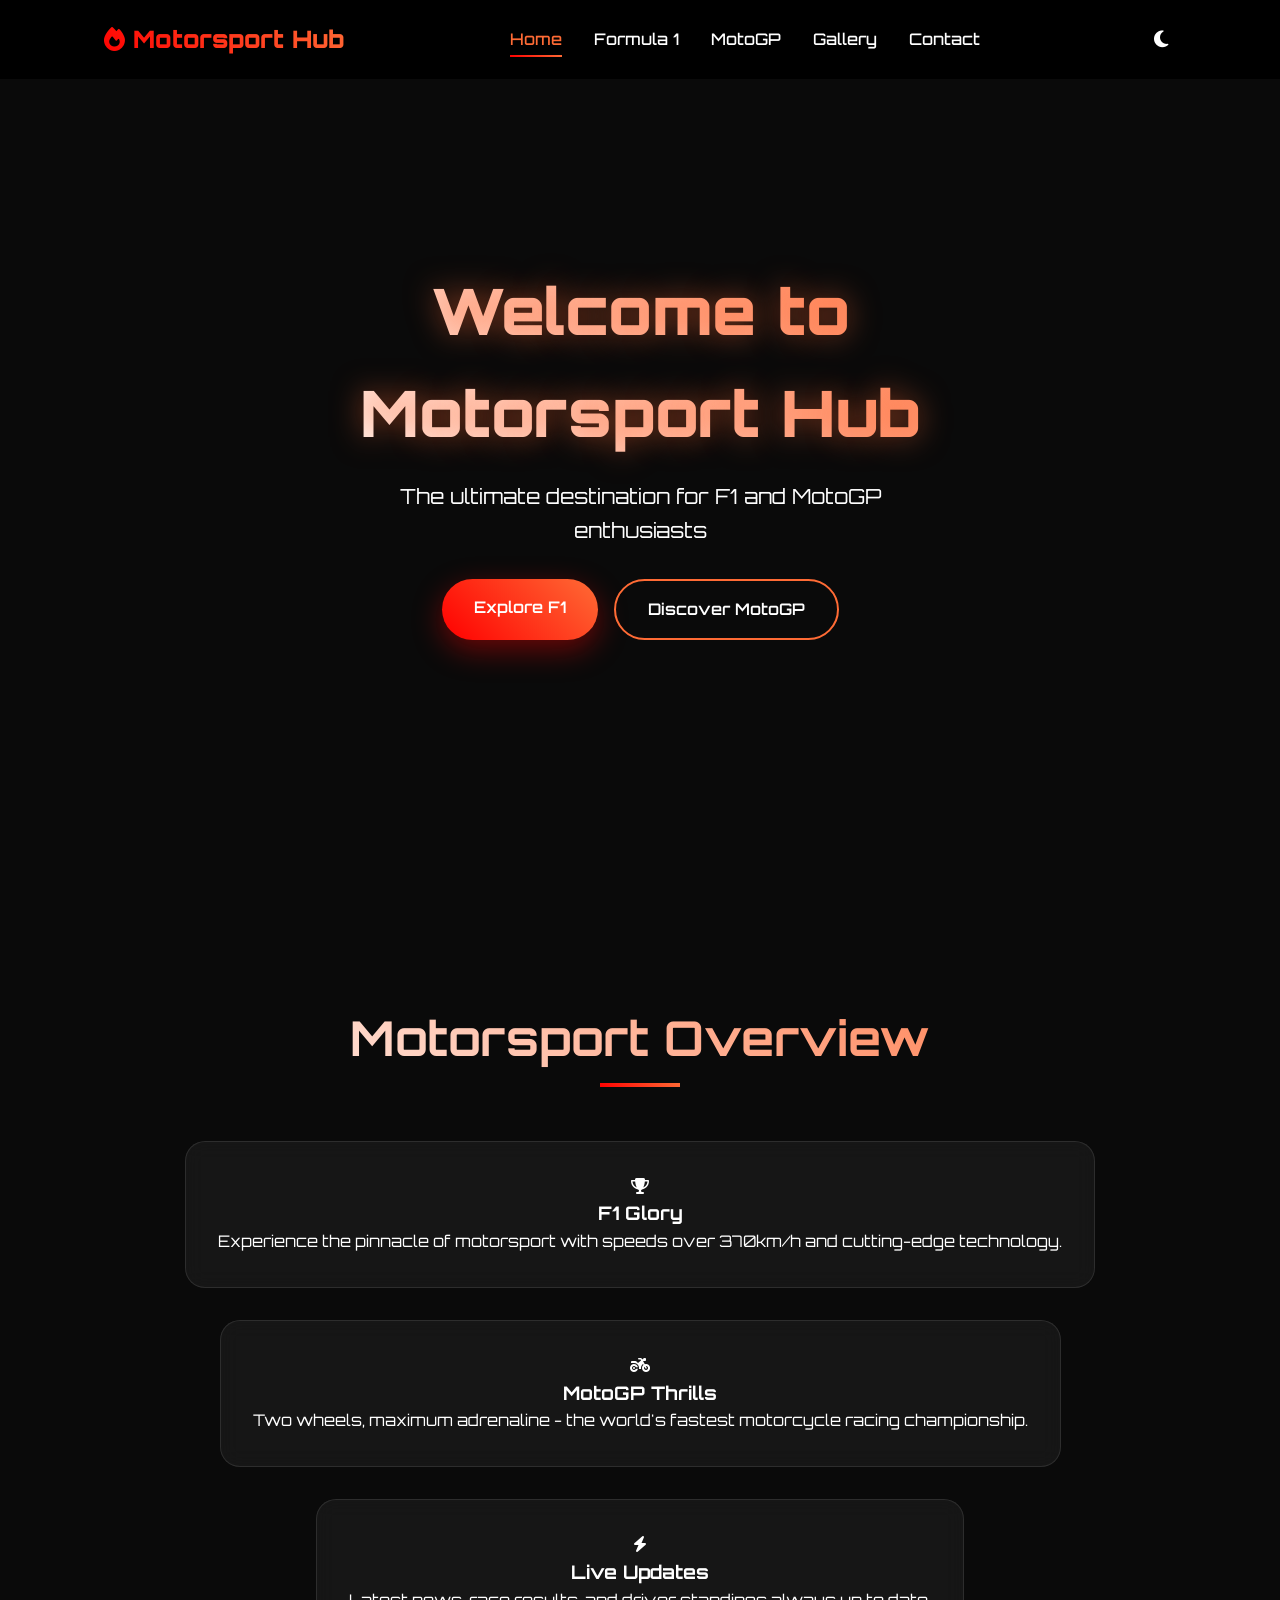
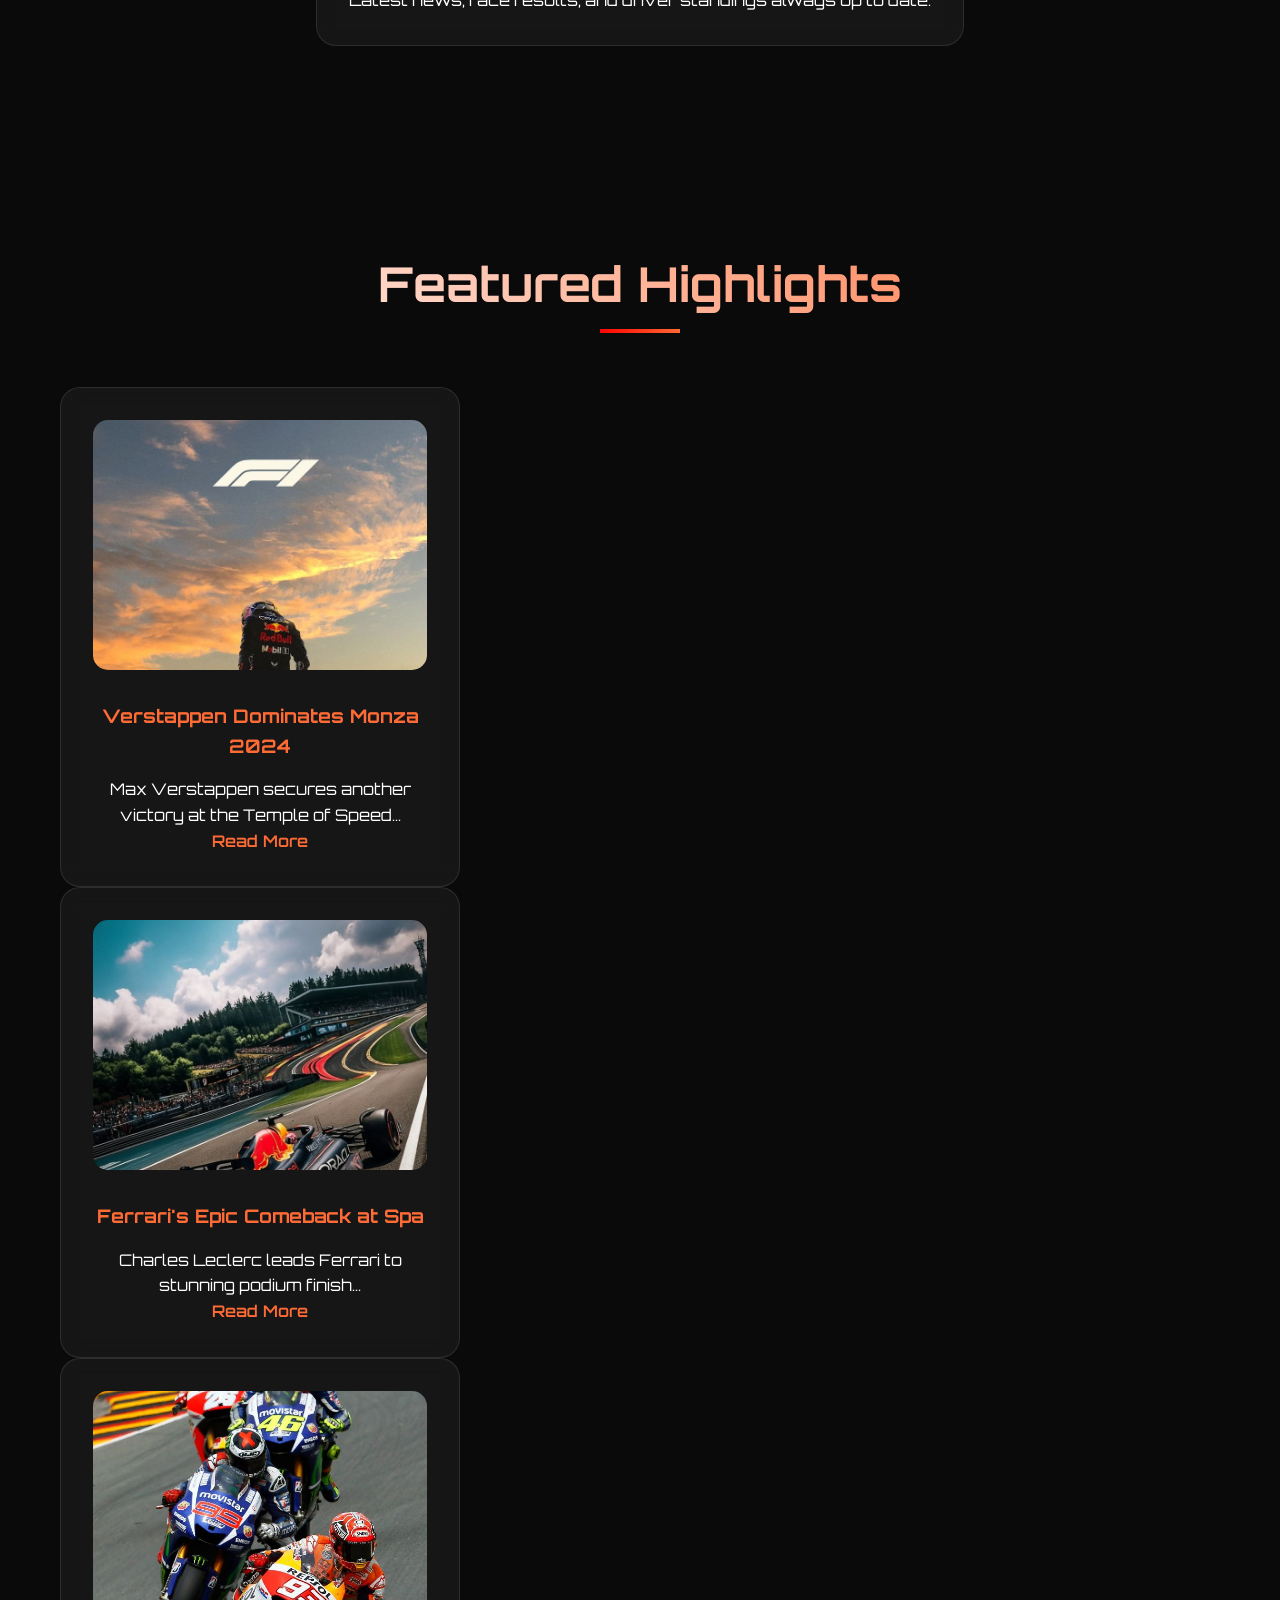
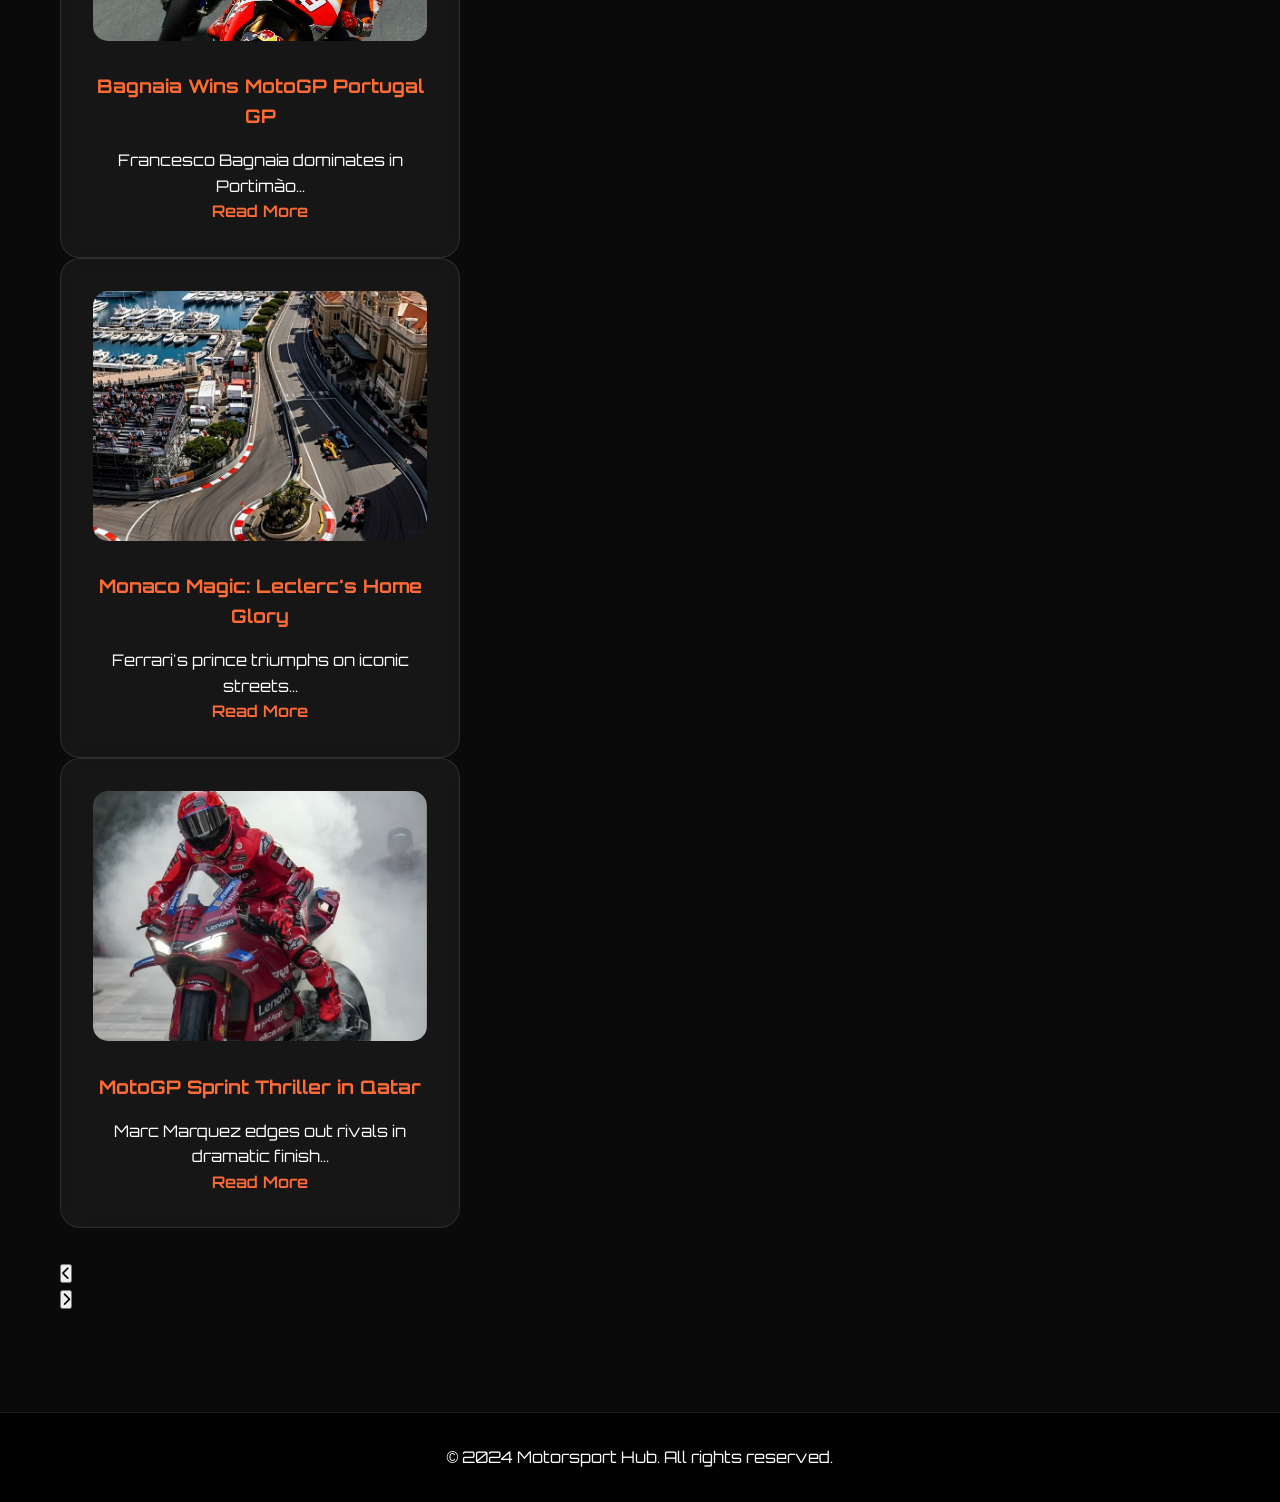
==== index.html @ 72415bb1 "motorhub" ====
<!DOCTYPE html>
<html lang="en">
<head>
    <meta charset="UTF-8">
    <meta name="viewport" content="width=device-width, initial-scale=1.0">
    <title>Motorsport Hub - F1 & MotoGP</title>
    <link rel="stylesheet" href="css/styles.css">
    <link href="https://fonts.googleapis.com/css2?family=Orbitron:wght@400;700;900&display=swap" rel="stylesheet">
    <link rel="stylesheet" href="https://cdnjs.cloudflare.com/ajax/libs/font-awesome/6.4.0/css/all.min.css">
</head>
<body>
    <div class="preloader">
        <div class="spinner"></div>
    </div>

    <header class="header">
        <nav class="nav">
            <div class="logo">
                <i class="fas fa-fire"></i> Motorsport Hub
            </div>
            <ul class="nav-links">
                <li><a href="index.html" class="nav-link active">Home</a></li>
                <li><a href="f1.html" class="nav-link">Formula 1</a></li>
                <li><a href="motogp.html" class="nav-link">MotoGP</a></li>
                <li><a href="gallery.html" class="nav-link">Gallery</a></li>
                <li><a href="contact.html" class="nav-link">Contact</a></li>
            </ul>
            <div class="theme-toggle">
                <i class="fas fa-moon"></i>
            </div>
            <div class="hamburger">
                <span></span>
                <span></span>
                <span></span>
            </div>
        </nav>
    </header>

    <main>
        <!-- Hero Section -->
        <section class="hero">
            <video autoplay muted loop playsinline class="hero-video">
                <source src="/assets/videos/f1vids.mp4" type="video/mp4">
            </video>
            <div class="hero-content">
                <h1 class="hero-title animate-slide-up">Welcome to Motorsport Hub</h1>
                <p class="hero-subtitle animate-slide-up delay-1">The ultimate destination for F1 and MotoGP enthusiasts</p>
                <div class="hero-buttons animate-slide-up delay-2">
                    <a href="f1.html" class="btn btn-primary">Explore F1</a>
                    <a href="motogp.html" class="btn btn-secondary">Discover MotoGP</a>
                </div>
            </div>
        </section>

        <!-- Overview Section -->
        <section class="overview section-padding">
            <div class="container">
                <h2 class="section-title">Motorsport Overview</h2>
                <div class="overview-grid">
                    <div class="overview-card animate-fade-in">
                        <i class="fas fa-trophy"></i>
                        <h3>F1 Glory</h3>
                        <p>Experience the pinnacle of motorsport with speeds over 370km/h and cutting-edge technology.</p>
                    </div>
                    <div class="overview-card animate-fade-in delay-1">
                        <i class="fas fa-motorcycle"></i>
                        <h3>MotoGP Thrills</h3>
                        <p>Two wheels, maximum adrenaline - the world's fastest motorcycle racing championship.</p>
                    </div>
                    <div class="overview-card animate-fade-in delay-2">
                        <i class="fas fa-bolt"></i>
                        <h3>Live Updates</h3>
                        <p>Latest news, race results, and driver standings always up to date.</p>
                    </div>
                </div>
            </div>
        </section>

        <!-- Featured News -->
        <section class="news section-padding">
            <div class="container">
                <h2 class="section-title">Featured Highlights</h2>
                <div class="news-slider">
                    <div class="news-track">
                        <div class="news-card animate-slide-left">
                            <img src="assets/images/max.jpeg" alt="Verstappen win" loading="lazy">
                            <div class="news-content">
                                <h3>Verstappen Dominates Monza 2024</h3>
                                <p>Max Verstappen secures another victory at the Temple of Speed...</p>
                                <a href="https://www.skysports.com/f1/news/12433/13427159/max-verstappen-red-bull-driver-made-everybody-look-stupid-at-monza-says-toto-wolff-after-spectacular-red-bull-return-to-form" class="read-more">Read More</a>
                            </div>
                        </div>
                        <div class="news-card animate-slide-left" style="animation-delay: 0.2s;">
                            <img src="assets/images/f1.jpeg" alt="Ferrari comeback" loading="lazy">
                            <div class="news-content">
                                <h3>Ferrari's Epic Comeback at Spa</h3>
                                <p>Charles Leclerc leads Ferrari to stunning podium finish...</p>
                                <a href="https://www.ferrari.com/en-KE/competizioni-gt/en-MX/articles/ferrari-triumph-at-24-hours-of-spa-francorchamps?amp=true" class="read-more">Read More</a>
                            </div>
                        </div>
                    <div class="news-card animate-slide-left" style="animation-delay: 0.4s;">
                        <img src="assets/images/Motor-gp.jpeg" alt="MotoGP Portugal" loading="lazy">
                        <div class="news-content">
                            <h3>Bagnaia Wins MotoGP Portugal GP</h3>
                            <p>Francesco Bagnaia dominates in Portimão...</p>
                            <a href="https://www.motorsport.com/motogp/news/motogp-portuguese-gp-bagnai/10448404/" class="read-more">Read More</a>
                        </div>
                    </div>
                    <div class="news-card animate-slide-left" style="animation-delay: 0.6s;">
                        <img src="assets/images/monaco.jpeg" alt="Monaco GP action" loading="lazy">
                        <div class="news-content">
                            <h3>Monaco Magic: Leclerc's Home Glory</h3>
                            <p>Ferrari's prince triumphs on iconic streets...</p>
                            <a href="https://www.skysports.com/f1/news/12433/13427159/max-verstappen-red-bull-driver-made-everybody-look-stupid-at-monza-says-toto-wolff-after-spectacular-red-bull-return-to-form" class="read-more">Read More</a>
                        </div>
                    </div>
                    <div class="news-card animate-slide-left" style="animation-delay: 0.8s;">
                        <img src="assets/images/mtgp.jpeg" alt="MotoGP Sprint Race" loading="lazy">
                        <div class="news-content">
                            <h3>MotoGP Sprint Thriller in Qatar</h3>
                            <p>Marc Marquez edges out rivals in dramatic finish...</p>
                            <a href="https://www.motorsport.com/motogp/news/motogp-qatar-gp-marquez/10448404/" class="read-more">Read More</a>
                        </div>
                    </div>
                </div>
                <!-- Carousel Navigation -->
                <div class="carousel-nav">
                    <button class="nav-btn prev-btn" aria-label="Previous slide">
                        <i class="fas fa-chevron-left"></i>
                    </button>
                    <div class="dots-container"></div>
                    <button class="nav-btn next-btn" aria-label="Next slide">
                        <i class="fas fa-chevron-right"></i>
                    </button>
                </div>
            </div>
        </section>
    </main>

    <button class="scroll-top" id="scrollTop" aria-label="Scroll to top">
        <i class="fas fa-chevron-up"></i>
    </button>

    <footer class="footer">
        <div class="container">
            <p>&copy; 2024 Motorsport Hub. All rights reserved.</p>
        </div>
    </footer>

    <script src="js/script.js"></script>
</body>
</html>
---- css/styles.css ----
/* Reset & Base */
* {
    margin: 0;
    padding: 0;
    box-sizing: border-box;
}

body {
    font-family: 'Orbitron', sans-serif;
    line-height: 1.6;
    color: #fff;
    overflow-x: hidden;
    scroll-behavior: smooth;
}

.container {
    max-width: 1200px;
    margin: 0 auto;
    padding: 0 20px;
}

/* Dark Theme */
body {
    background: #0a0a0a;
    color: #fff;
}

body.light-theme {
    background: #f5f5f5;
    color: #333;
}

.light-theme .hero-video::before,
.light-theme .hero-bg::before {
    background: linear-gradient(135deg, rgba(255,255,255,0.1), rgba(255,255,255,0.3));
}

/* Preloader */
.preloader {
    position: fixed;
    top: 0;
    left: 0;
    width: 100%;
    height: 100%;
    background: #000;
    display: flex;
    align-items: center;
    justify-content: center;
    z-index: 9999;
    transition: opacity 0.5s ease;
}

.preloader.hidden {
    opacity: 0;
    pointer-events: none;
}

.spinner {
    width: 50px;
    height: 50px;
    border: 3px solid #333;
    border-top: 3px solid #ff0000;
    border-radius: 50%;
    animation: spin 1s linear infinite;
}

@keyframes spin {
    0% { transform: rotate(0deg); }
    100% { transform: rotate(360deg); }
}

/* Header & Navigation */
.header {
    position: fixed;
    top: 0;
    width: 100%;
    background: rgba(0,0,0,0.95);
    backdrop-filter: blur(10px);
    -webkit-backdrop-filter: blur(10px);
    z-index: 1000;
    transition: all 0.3s ease;
}

.header.scrolled {
    background: rgba(0,0,0,0.98);
    box-shadow: 0 2px 20px rgba(0,0,0,0.5);
}

.nav {
    display: flex;
    justify-content: space-between;
    align-items: center;
    padding: 1rem 5%;
    max-width: 1200px;
    margin: 0 auto;
}

.logo {
    font-size: 1.5rem;
    font-weight: 900;
    background: linear-gradient(45deg, #ff0000, #ff6b35);
    -webkit-background-clip: text;
    -webkit-text-fill-color: transparent;
    display: flex;
    align-items: center;
    gap: 0.5rem;
}

.nav-links {
    display: flex;
    list-style: none;
    gap: 2rem;
}

.nav-link {
    color: #fff;
    text-decoration: none;
    font-weight: 500;
    position: relative;
    transition: color 0.3s ease;
    padding: 0.5rem 0;
}

.nav-link:hover,
.nav-link.active {
    color: #ff6b35;
}

.nav-link::after {
    content: '';
    position: absolute;
    bottom: 0;
    left: 0;
    width: 0;
    height: 2px;
    background: linear-gradient(45deg, #ff0000, #ff6b35);
    transition: width 0.3s ease;
}

.nav-link:hover::after,
.nav-link.active::after {
    width: 100%;
}

.theme-toggle {
    font-size: 1.2rem;
    cursor: pointer;
    transition: transform 0.3s ease;
    padding: 0.5rem;
    border-radius: 50%;
}

.theme-toggle:hover {
    transform: rotate(180deg);
    background: rgba(255,255,255,0.1);
}

.hamburger {
    display: none;
    flex-direction: column;
    cursor: pointer;
    gap: 4px;
}

.hamburger span {
    width: 25px;
    height: 3px;
    background: #fff;
    transition: 0.3s;
}

.hamburger.active span:nth-child(1) {
    transform: rotate(45deg) translate(6px, 6px);
}

.hamburger.active span:nth-child(2) {
    opacity: 0;
}

.hamburger.active span:nth-child(3) {
    transform: rotate(-45deg) translate(6px, -5px);
}

/* Hero Section */
.hero {
    position: relative;
    height: 100vh;
    display: flex;
    align-items: center;
    justify-content: center;
    text-align: center;
    overflow: hidden;
}

.hero-video,
.hero-bg {
    position: absolute;
    top: 0;
    left: 0;
    width: 100%;
    height: 100%;
    object-fit: cover;
    z-index: -1;
}

.hero-video::before,
.hero-bg::before {
    content: '';
    position: absolute;
    top: 0;
    left: 0;
    right: 0;
    bottom: 0;
    background: linear-gradient(135deg, rgba(0,0,0,0.7), rgba(0,0,0,0.3));
    z-index: 1;
}

.hero-content {
    z-index: 2;
    max-width: 800px;
    padding: 0 20px;
}

.hero-title {
    font-size: clamp(2.5rem, 5vw, 4rem);
    font-weight: 900;
    margin-bottom: 1rem;
    background: linear-gradient(45deg, #fff, #ff6b35);
    -webkit-background-clip: text;
    -webkit-text-fill-color: transparent;
    text-shadow: 0 0 30px rgba(255,107,53,0.5);
}

.hero-subtitle {
    font-size: 1.3rem;
    margin-bottom: 2rem;
    opacity: 0.9;
    max-width: 600px;
    margin-left: auto;
    margin-right: auto;
}

.hero-buttons {
    display: flex;
    gap: 1rem;
    justify-content: center;
    flex-wrap: wrap;
}

.btn {
    display: inline-block;
    padding: 1rem 2rem;
    text-decoration: none;
    border-radius: 50px;
    font-weight: 600;
    transition: all 0.3s ease;
    border: none;
    cursor: pointer;
    font-size: 1rem;
    position: relative;
    overflow: hidden;
}

.btn-primary {
    background: linear-gradient(45deg, #ff0000, #ff6b35);
    color: #fff;
    box-shadow: 0 10px 30px rgba(255,0,0,0.4);
}

.btn-primary:hover {
    transform: translateY(-3px);
    box-shadow: 0 15px 40px rgba(255,0,0,0.6);
}

.btn-secondary {
    background: transparent;
    color: #fff;
    border: 2px solid #ff6b35;
}

.btn-secondary:hover {
    background: #ff6b35;
    transform: translateY(-3px);
}

/* Section Padding */
.section-padding {
    padding: 100px 0;
}

.section-title {
    font-size: clamp(2rem, 4vw, 3rem);
    text-align: center;
    margin-bottom: 4rem;
    background: linear-gradient(45deg, #fff, #ff6b35);
    -webkit-background-clip: text;
    -webkit-text-fill-color: transparent;
    position: relative;
}

.section-title::after {
    content: '';
    position: absolute;
    bottom: -10px;
    left: 50%;
    transform: translateX(-50%);
    width: 80px;
    height: 4px;
    background: linear-gradient(45deg, #ff0000, #ff6b35);
}

/* Content Grids */
.content-grid,
.overview-grid,
.teams-grid,
.gallery-grid,
.video-grid,
.news-slider {
    display: grid;
    gap: 2rem;
    margin-top: 3rem;
}

.content-grid {
    grid-template-columns: 1fr 1fr;
    align-items: center;
}

.stats-grid,
.overview-grid {
    display: flex;
    flex-wrap: wrap;
    gap: 2rem;
    justify-content: center;
}

@media (min-width: 768px) {
    .content-grid {
        grid-template-columns: 2fr 1fr;
    }
}

/* Cards */
.overview-card,
.team-card,
.news-card,
.gallery-item,
.video-wrapper {
    background: rgba(255,255,255,0.05);
    backdrop-filter: blur(10px);
    -webkit-backdrop-filter: blur(10px);
    border-radius: 20px;
    padding: 2rem;
    text-align: center;
    transition: all 0.3s ease;
    border: 1px solid rgba(255,255,255,0.1);
}

.overview-card:hover,
.team-card:hover,
.news-card:hover {
    transform: translateY(-10px);
    background: rgba(255,255,255,0.1);
    box-shadow: 0 20px 40px rgba(0,0,0,0.3);
}

.team-logo {
    width: 80px;
    height: 80px;
    background: linear-gradient(45deg, #ff0000, #ff6b35);
    border-radius: 50%;
    display: flex;
    align-items: center;
    justify-content: center;
    font-size: 1.5rem;
    font-weight: bold;
    color: #fff;
    margin: 0 auto 1rem;
}

.content-text p {
    font-size: 1.1rem;
    margin-bottom: 1rem;
    opacity: 0.9;
}

.stat-item {
    flex: 1;
    min-width: 150px;
}

.stat-counter {
    font-size: 3rem;
    font-weight: 900;
    background: linear-gradient(45deg, #ff0000, #ff6b35);
    -webkit-background-clip: text;
    -webkit-text-fill-color: transparent;
    margin-bottom: 0.5rem;
}

/* News & Gallery */
.news-card {
    max-width: 400px;
}

.news-card img {
    width: 100%;
    height: 250px;
    object-fit: cover;
    border-radius: 15px;
    margin-bottom: 1.5rem;
}

.news-content h3 {
    margin-bottom: 1rem;
    color: #ff6b35;
}

.read-more {
    color: #ff6b35;
    text-decoration: none;
    font-weight: 600;
}

.read-more:hover {
    text-decoration: underline;
}

.gallery-grid {
    grid-template-columns: repeat(auto-fit, minmax(300px, 1fr));
}

.gallery-item {
    position: relative;
    overflow: hidden;
    border-radius: 15px;
    cursor: pointer;
    height: 300px;
}

.gallery-item img,
.gallery-item iframe {
    width: 100%;
    height: 100%;
    object-fit: cover;
    transition: transform 0.3s ease;
}

.gallery-item:hover img {
    transform: scale(1.05);
}

.gallery-overlay {
    position: absolute;
    bottom: 0;
    left: 0;
    right: 0;
    background: linear-gradient(transparent, rgba(0,0,0,0.8));
    color: #fff;
    padding: 2rem 1.5rem 1.5rem;
    transform: translateY(100%);
    transition: transform 0.3s ease;
}

.gallery-item:hover .gallery-overlay {
    transform: translateY(0);
}

/* Videos */
.video-player {
    width: 100%;
    max-width: 600px;
    height: auto;
    border-radius: 15px;
    box-shadow: 0 20px 40px rgba(0,0,0,0.3);
}

.video-grid {
    grid-template-columns: repeat(auto-fit, minmax(400px, 1fr));
}

/* Forms */
.contact-form {
    background: rgba(255,255,255,0.05);
    backdrop-filter: blur(10px);
    -webkit-backdrop-filter: blur(10px);
    padding: 2.5rem;
    border-radius: 20px;
    border: 1px solid rgba(255,255,255,0.1);
}

.form-group {
    margin-bottom: 1.5rem;
}

.form-group label {
    display: block;
    margin-bottom: 0.5rem;
    font-weight: 600;
    color: #ff6b35;
}

.form-group input,
.form-group textarea {
    width: 100%;
    padding: 1rem;
    background: rgba(255,255,255,0.1);
    border: 1px solid rgba(255,255,255,0.2);
    border-radius: 10px;
    color: #fff;
    font-family: inherit;
    transition: all 0.3s ease;
}

.form-group input::placeholder,
.form-group textarea::placeholder {
    color: rgba(255,255,255,0.6);
}

.form-group input:focus,
.form-group textarea:focus {
    outline: none;
    border-color: #ff6b35;
    box-shadow: 0 0 0 3px rgba(255,107,53,0.2);
}

.light-theme .form-group input,
.light-theme .form-group textarea {
    background: rgba(0,0,0,0.1);
    color: #333;
    border-color: rgba(0,0,0,0.2);
}

/* Social Links */
.social-links {
    display: flex;
    gap: 1rem;
    justify-content: center;
    margin-top: 2rem;
}

.social-link {
    width: 50px;
    height: 50px;
    background: linear-gradient(45deg, #ff0000, #ff6b35);
    border-radius: 50%;
    display: flex;
    align-items: center;
    justify-content: center;
    color: #fff;
    text-decoration: none;
    transition: all 0.3s ease;
    font-size: 1.2rem;
}

.social-link:hover {
    transform: translateY(-3px) scale(1.1);
    box-shadow: 0 10px 25px rgba(255,0,0,0.4);
}

/* Footer */
.footer {
    background: rgba(0,0,0,0.8);
    padding: 2rem 0;
    text-align: center;
    border-top: 1px solid rgba(255,255,255,0.1);
}

.light-theme .footer {
    background: rgba(255,255,255,0.9);
    color: #333;
    border-top: 1px solid rgba(0,0,0,0.1);
}

/* Scroll Top */
.scroll-top {
    position: fixed;
    bottom: 30px;
    right: 30px;
    width: 60px;
    height: 60px;
    background: linear-gradient(45deg, #ff0000, #ff6b35);
    border: none;
    border-radius: 50%;
    color: #fff;
    font-size: 1.2rem;
    cursor: pointer;
    opacity: 0;
    visibility: hidden;
    transition: all 0.3s ease;
    z-index: 1000;
    box-shadow: 0 10px 30px rgba(255,0,0,0.4);
}

.scroll-top.show {
    opacity: 1;
    visibility: visible;
}

.scroll-top:hover {
    transform: translateY(-5px) scale(1.1);
}

/* Animations */
@keyframes slideUp {
    from {
        opacity: 0;
        transform: translateY(50px);
    }
    to {
        opacity: 1;
        transform: translateY(0);
    }
}

@keyframes fadeIn {
    from { opacity: 0; }
    to { opacity: 1; }
}

@keyframes slideLeft {
    from {
        opacity: 0;
        transform: translateX(-50px);
    }
    to {
        opacity: 1;
        transform: translateX(0);
    }
}

.animate-slide-up {
    animation: slideUp 0.8s ease forwards;
}

.animate-slide-up.delay-1 { animation-delay: 0.2s; }
.animate-slide-up.delay-2 { animation-delay: 0.4s; }
.animate-fade-in { animation: fadeIn 0.8s ease forwards; }
.animate-fade-in.delay-1 { animation-delay: 0.2s; }
.animate-fade-in.delay-2 { animation-delay: 0.4s; }
.animate-fade-in.delay-3 { animation-delay: 0.6s; }
.animate-slide-left { animation: slideLeft 0.8s ease forwards; }

/* Light Theme Overrides */
.light-theme .overview-card,
.light-theme .team-card,
.light-theme .news-card {
    background: rgba(0,0,0,0.05);
    border-color: rgba(0,0,0,0.1);
}

.light-theme .logo,
.light-theme .section-title,
.light-theme .hero-title,
.light-theme .stat-counter {
    background: linear-gradient(45deg, #333, #ff6b35);
    -webkit-background-clip: text;
    -webkit-text-fill-color: transparent;
}

.light-theme .nav-link {
    color: #333;
}

.light-theme .nav-link:hover,
.light-theme .nav-link.active {
    color: #ff6b35;
}

/* Responsive Design */
@media (max-width: 768px) {
    .nav-links {
        display: none;
        position: absolute;
        top: 100%;
        left: 0;
        width: 100%;
        background: rgba(0,0,0,0.98);
        flex-direction: column;
        padding: 2rem;
        gap: 1rem;
    }

    .nav-links.active {
        display: flex;
    }

    .hamburger {
        display: flex;
    }

    .hero-buttons {
        flex-direction: column;
        align-items: center;
    }

    .content-grid {
        grid-template-columns: 1fr;
        gap: 3rem;
    }

    .stats-grid,
    .overview-grid {
        flex-direction: column;
        align-items: center;
    }

    .teams-grid,
    .video-grid,
    .gallery-grid {
        grid-template-columns: 1fr;
    }

    .section-padding {
        padding: 60px 0;
    }

    .hero-title {
        font-size: 2.5rem;
    }
}

@media (max-width: 480px) {
    .container {
        padding: 0 15px;
    }

    .logo {
        font-size: 1.2rem;
    }

    .btn {
        padding: 0.9rem 1.5rem;
        font-size: 0.9rem;
    }
}

/* Utilities */
.text-center { text-align: center; }
.mb-1 { margin-bottom: 1rem; }
.mb-2 { margin-bottom: 2rem; }

/* Lightbox */
.lightbox {
    display: none;
    position: fixed;
    top: 0;
    left: 0;
    width: 100%;
    height: 100%;
    background: rgba(0,0,0,0.95);
    z-index: 10000;
    align-items: center;
    justify-content: center;
}

.lightbox.active {
    display: flex;
}

.lightbox-content {
    max-width: 90%;
    max-height: 90%;
    position: relative;
}

.lightbox img,
.lightbox iframe {
    max-width: 100%;
    max-height: 100%;
    border-radius: 10px;
}

.lightbox-close {
    position: absolute;
    top: -40px;
    right: 0;
    color: #fff;
    font-size: 2rem;
    cursor: pointer;
}
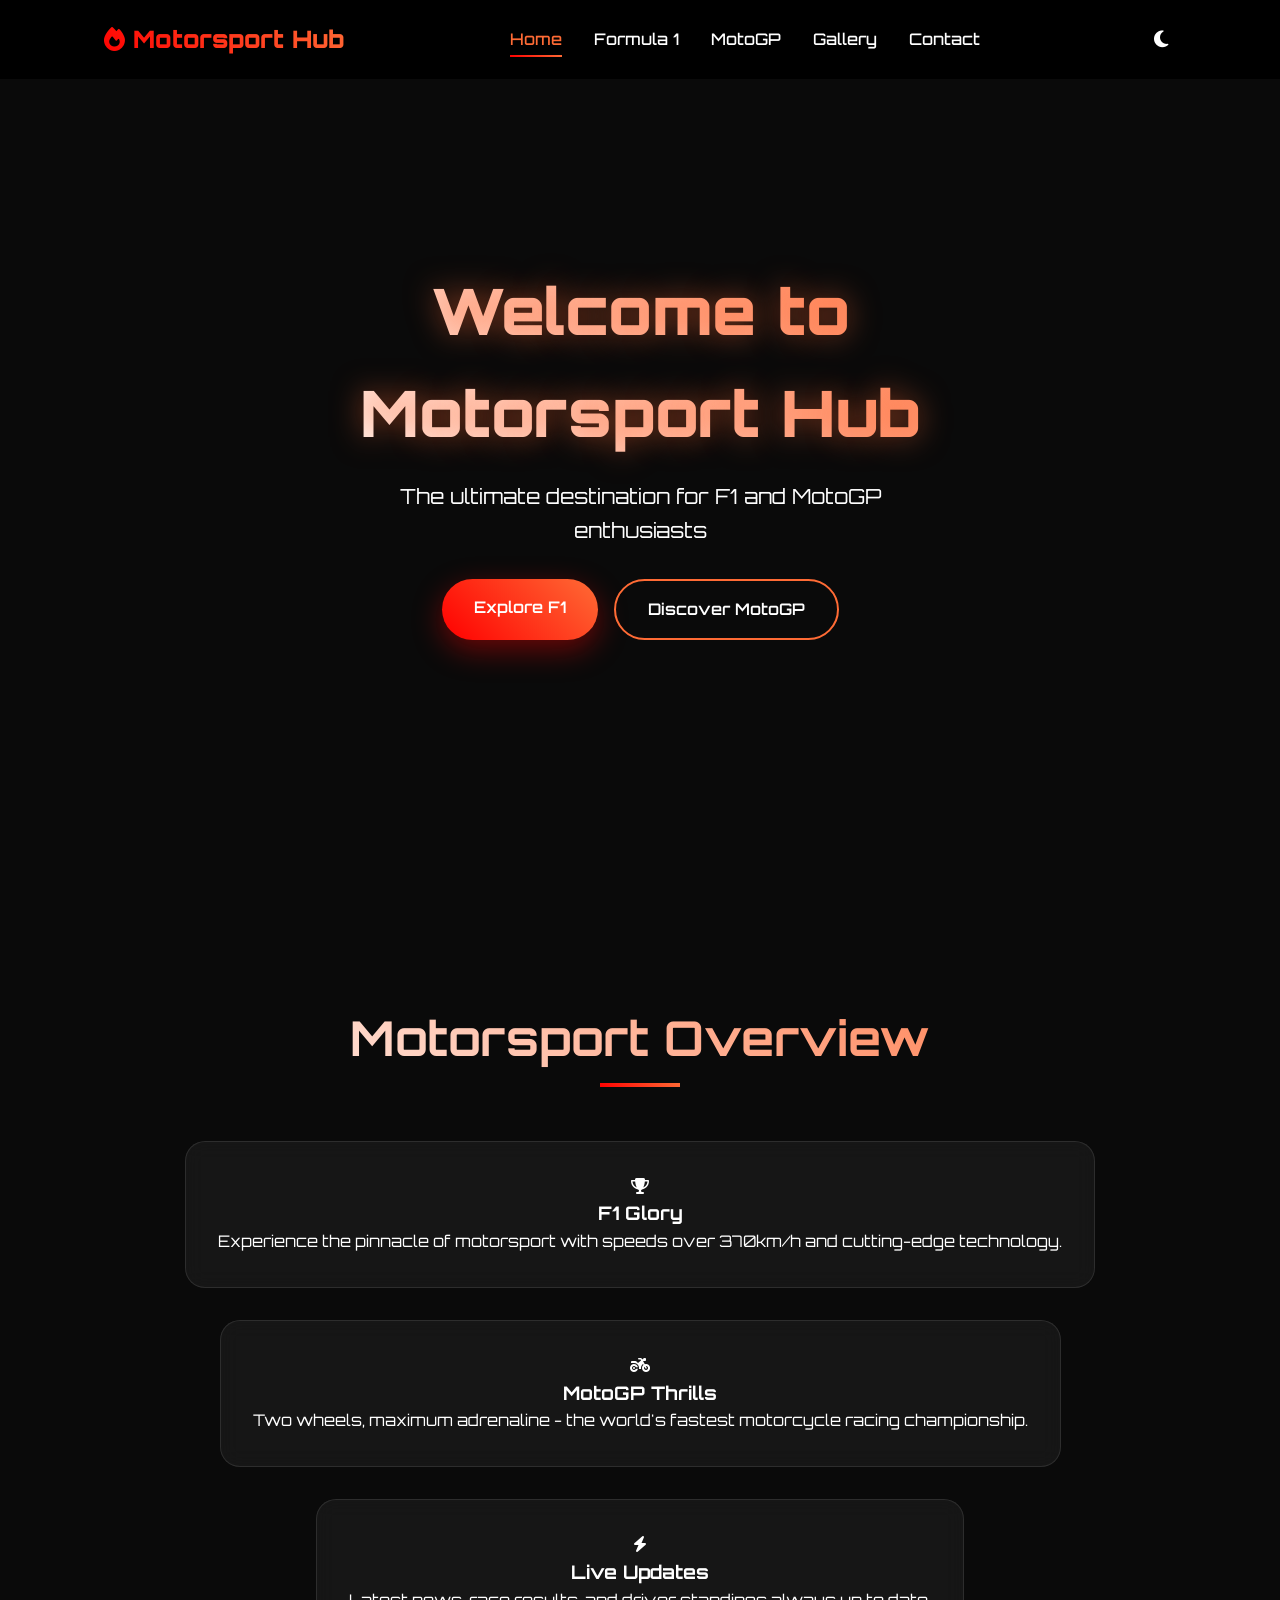
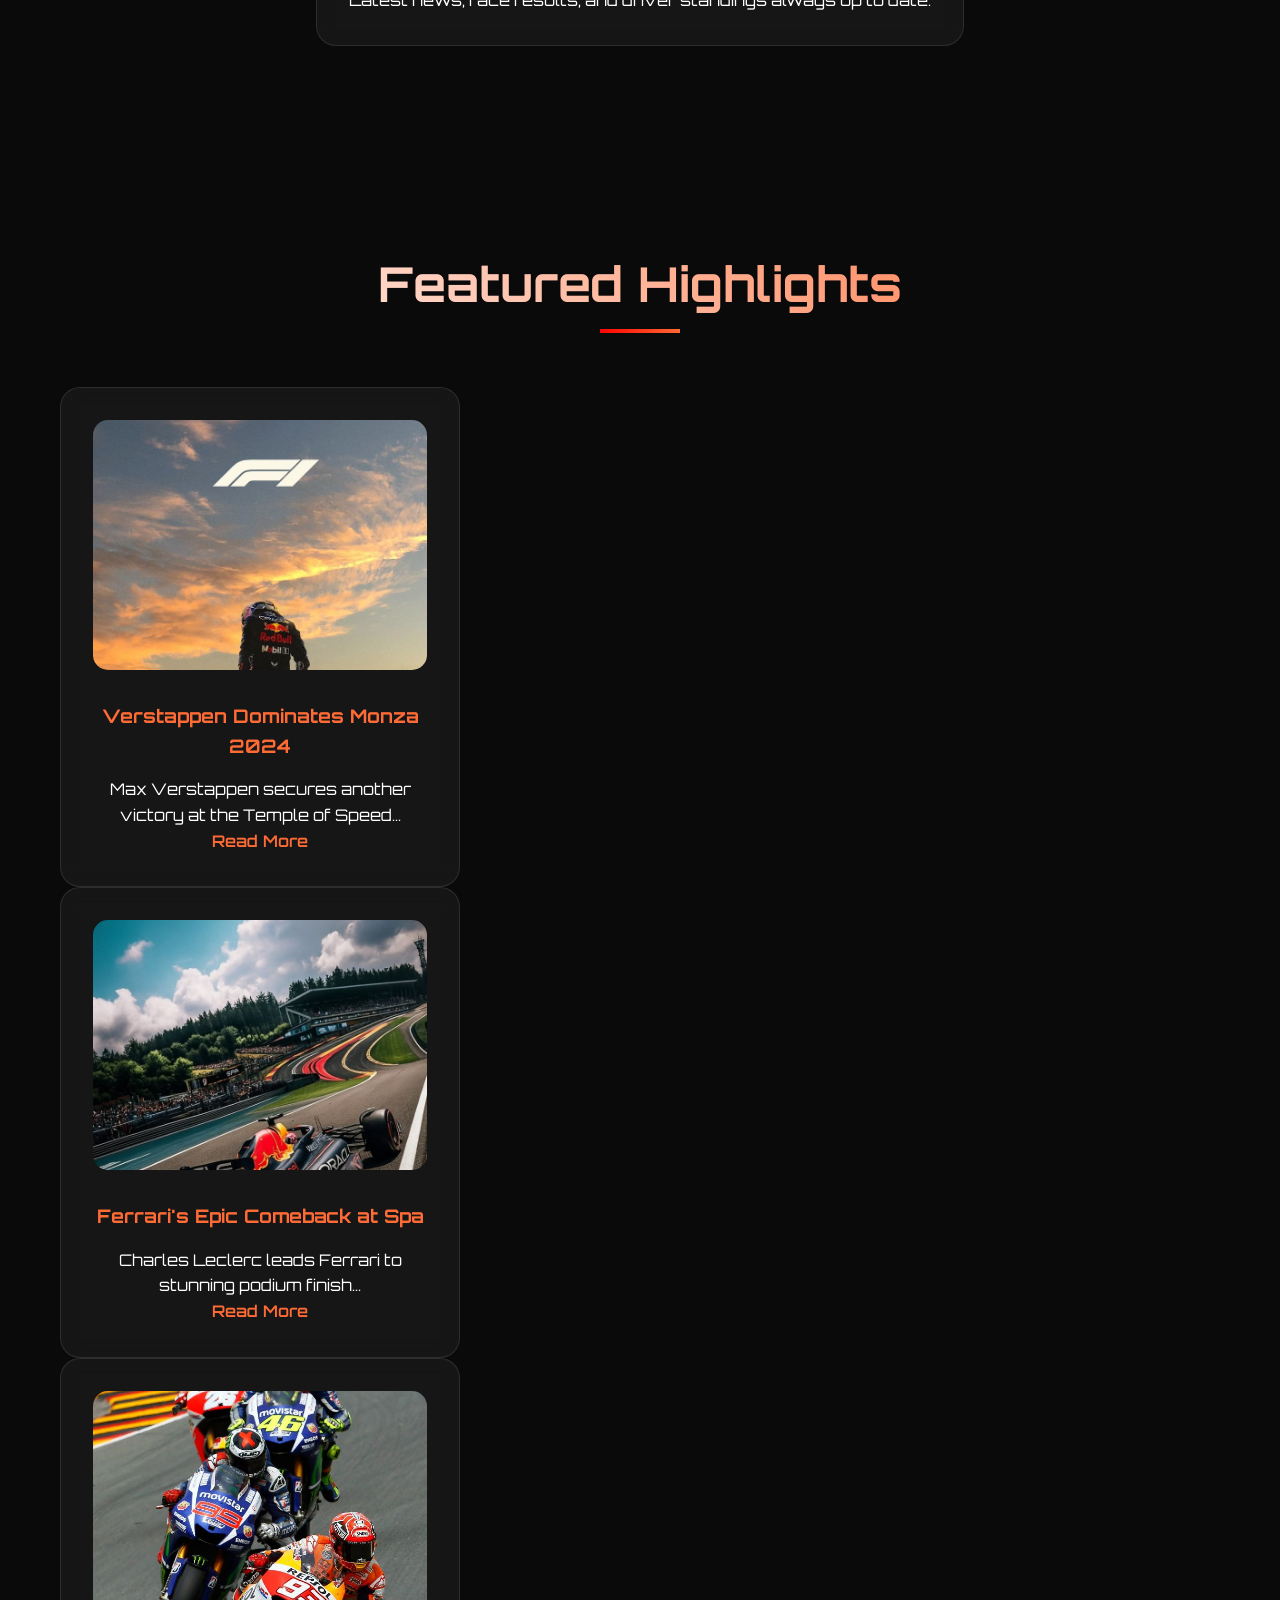
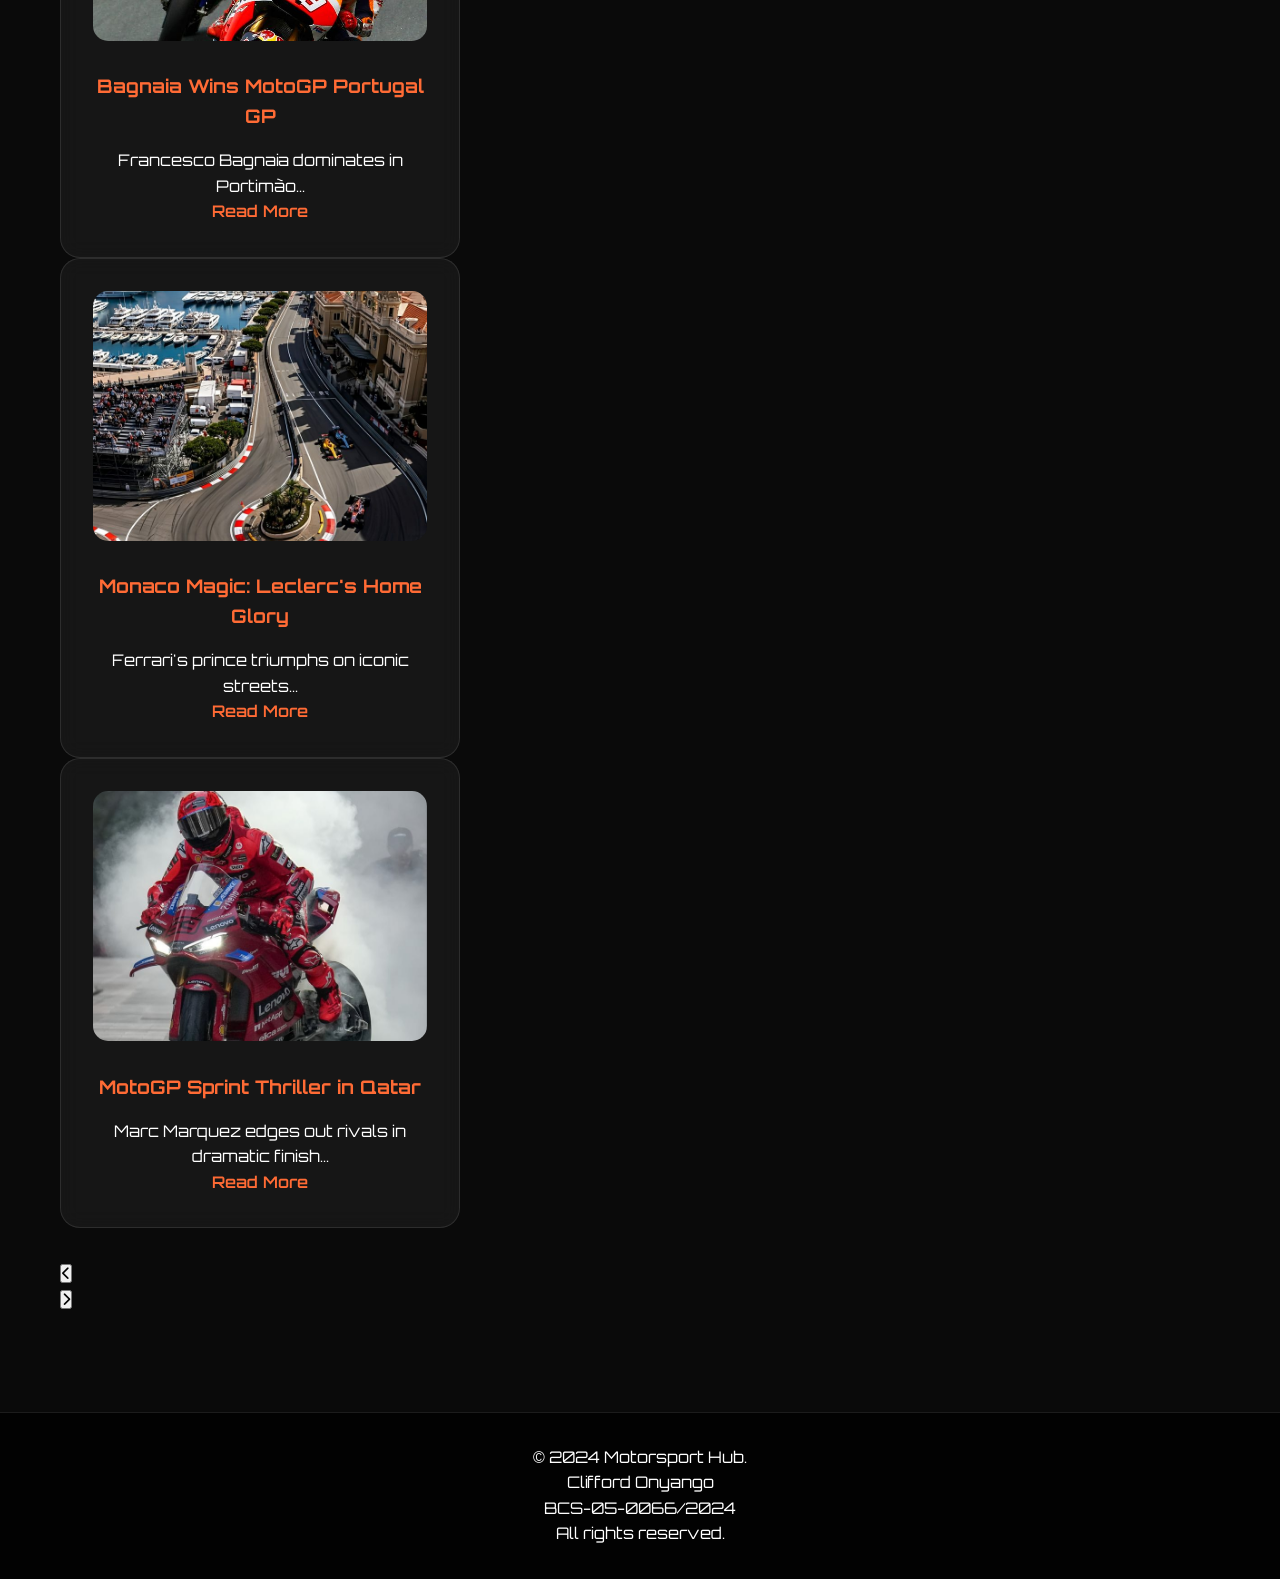
==== commit 20e2ad13: "1000hrs" ====
--- a/index.html
+++ b/index.html
@@ -143,7 +143,7 @@
 
     <footer class="footer">
         <div class="container">
-            <p>&copy; 2024 Motorsport Hub. All rights reserved.</p>
+            <p>&copy; 2024 Motorsport Hub. <br> Clifford Onyango <br> BCS-05-0066/2024 <br> All rights reserved.</p>
         </div>
     </footer>
 
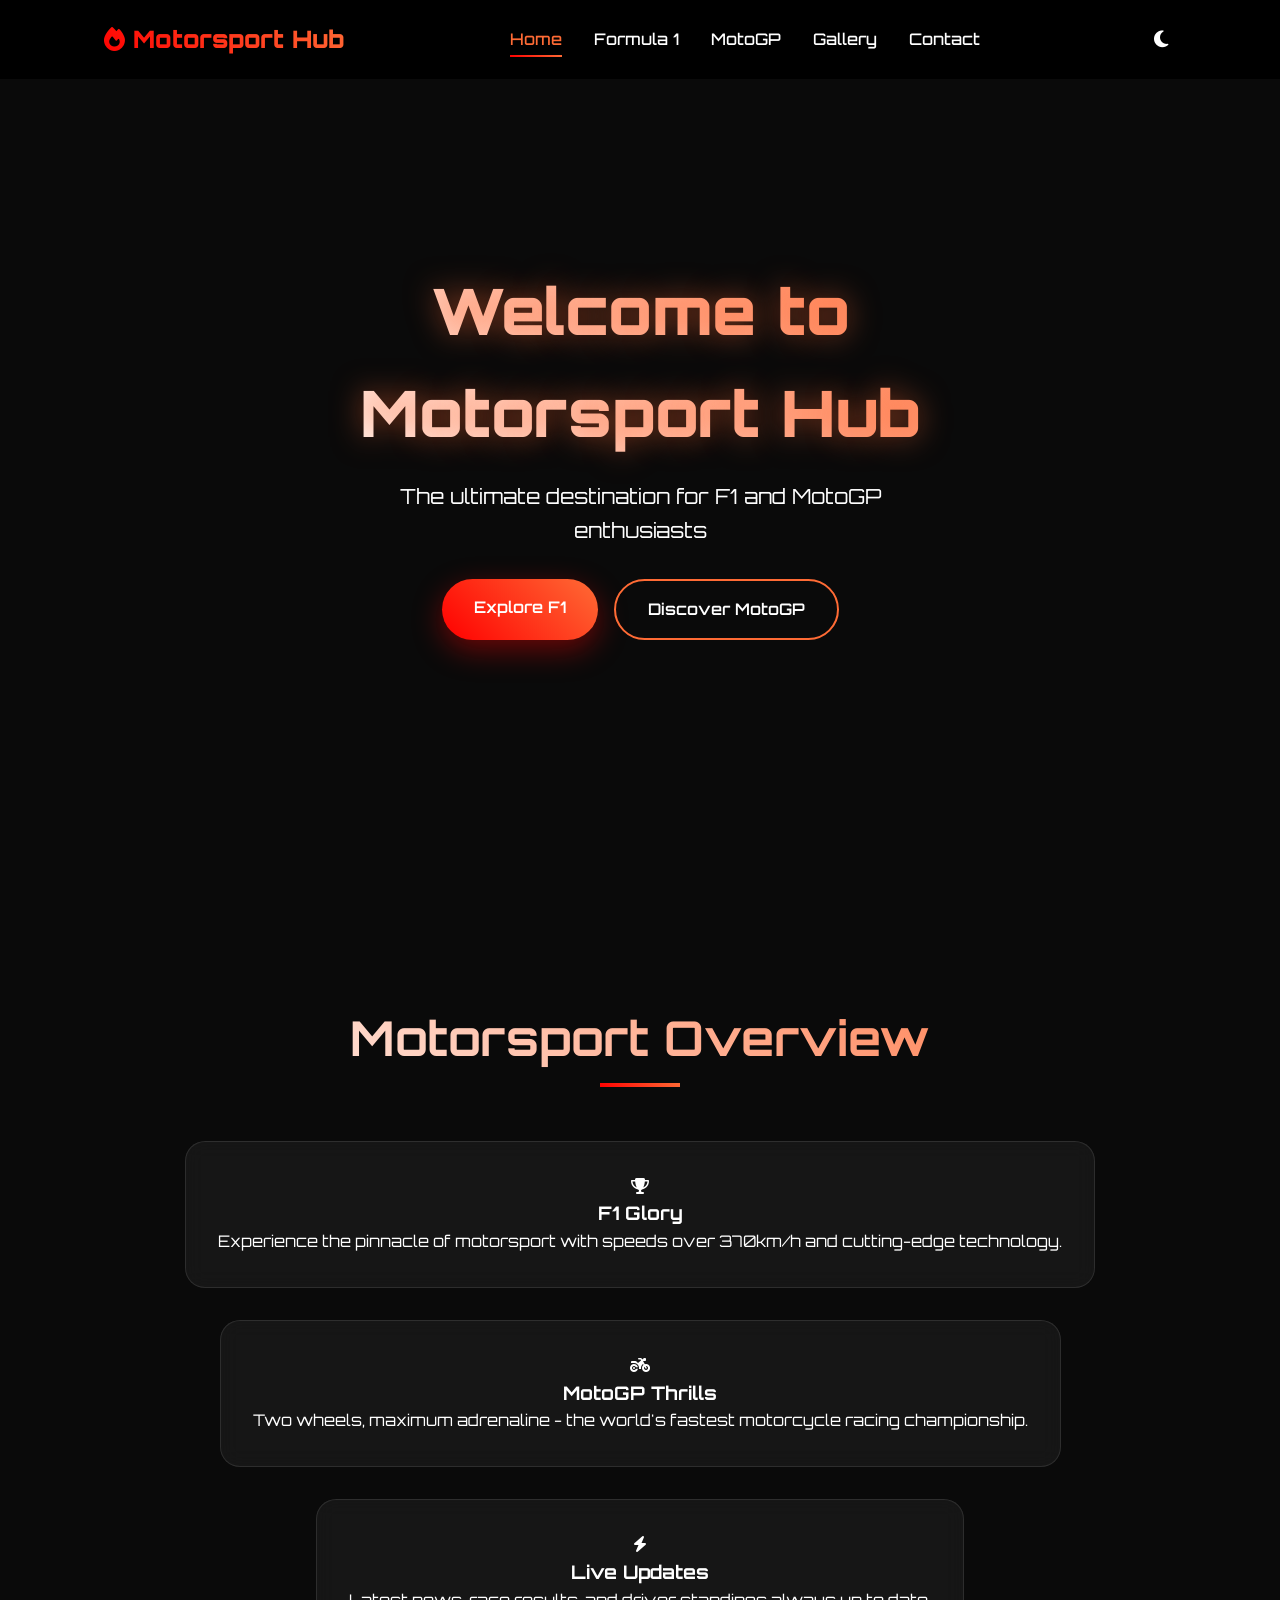
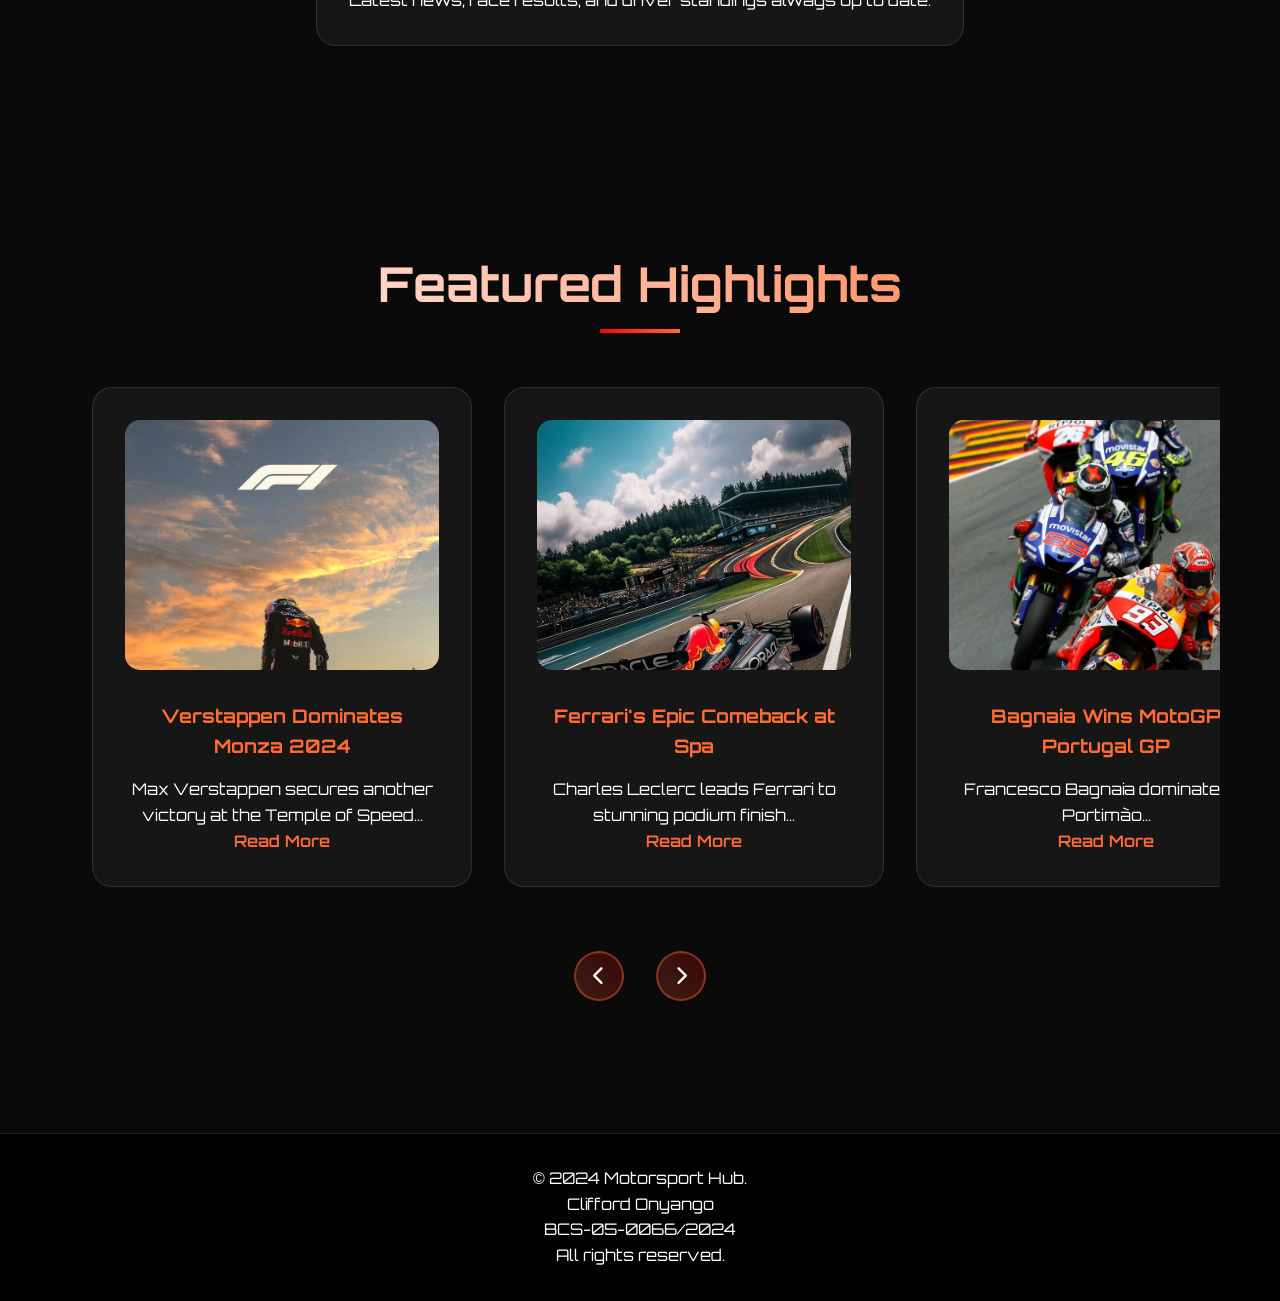
==== commit d110f910: "update" ====
--- a/index.html
+++ b/index.html
@@ -40,7 +40,7 @@
         <!-- Hero Section -->
         <section class="hero">
             <video autoplay muted loop playsinline class="hero-video">
-                <source src="/assets/videos/f1vids.mp4" type="video/mp4">
+                <source src="assets/videos/f1vids.mp4" type="video/mp4">
             </video>
             <div class="hero-content">
                 <h1 class="hero-title animate-slide-up">Welcome to Motorsport Hub</h1>
--- a/css/styles.css
+++ b/css/styles.css
@@ -426,6 +426,115 @@
     text-decoration: underline;
 }
 
+/* News Carousel */
+.news-slider {
+    overflow: hidden;
+    position: relative;
+    max-width: 100%;
+    margin-bottom: 2rem;
+}
+
+.news-track {
+    display: flex;
+    gap: 2rem;
+    transition: transform 0.5s cubic-bezier(0.25, 0.46, 0.45, 0.94);
+    will-change: transform;
+    padding: 0 2rem;
+}
+
+.news-card {
+    flex: 0 0 380px;
+    max-width: 380px;
+}
+
+.carousel-nav {
+    display: flex;
+    align-items: center;
+    justify-content: center;
+    gap: 1rem;
+    margin-top: 2rem;
+}
+
+.nav-btn {
+    background: linear-gradient(45deg, rgba(255,107,53,0.2), rgba(255,0,0,0.2));
+    border: 2px solid rgba(255,107,53,0.4);
+    width: 50px;
+    height: 50px;
+    border-radius: 50%;
+    color: #fff;
+    cursor: pointer;
+    display: flex;
+    align-items: center;
+    justify-content: center;
+    font-size: 1.2rem;
+    transition: all 0.3s ease;
+    backdrop-filter: blur(10px);
+    -webkit-backdrop-filter: blur(10px);
+}
+
+.nav-btn:hover {
+    background: linear-gradient(45deg, #ff6b35, #ff0000);
+    transform: scale(1.1);
+    box-shadow: 0 10px 25px rgba(255,107,53,0.4);
+}
+
+.nav-btn:disabled {
+    opacity: 0.3;
+    cursor: not-allowed;
+}
+
+.dots-container {
+    display: flex;
+    gap: 0.5rem;
+}
+
+.dot {
+    width: 12px;
+    height: 12px;
+    border-radius: 50%;
+    background: rgba(255,255,255,0.3);
+    border: none;
+    cursor: pointer;
+    transition: all 0.3s ease;
+}
+
+.dot.active,
+.dot:hover {
+    background: linear-gradient(45deg, #ff6b35, #ff0000);
+    transform: scale(1.2);
+    box-shadow: 0 0 10px rgba(255,107,53,0.6);
+}
+
+/* Responsive Carousel */
+@media (max-width: 768px) {
+    .news-track {
+        gap: 1rem;
+        padding: 0 1rem;
+    }
+    
+    .news-card {
+        flex: 0 0 300px;
+        max-width: 300px;
+    }
+}
+
+@media (max-width: 480px) {
+    .news-card {
+        flex: 0 0 280px;
+        max-width: 280px;
+    }
+    
+    .carousel-nav {
+        gap: 0.75rem;
+    }
+    
+    .nav-btn {
+        width: 45px;
+        height: 45px;
+        font-size: 1rem;
+    }
+}
+
 .gallery-grid {
     grid-template-columns: repeat(auto-fit, minmax(300px, 1fr));
 }
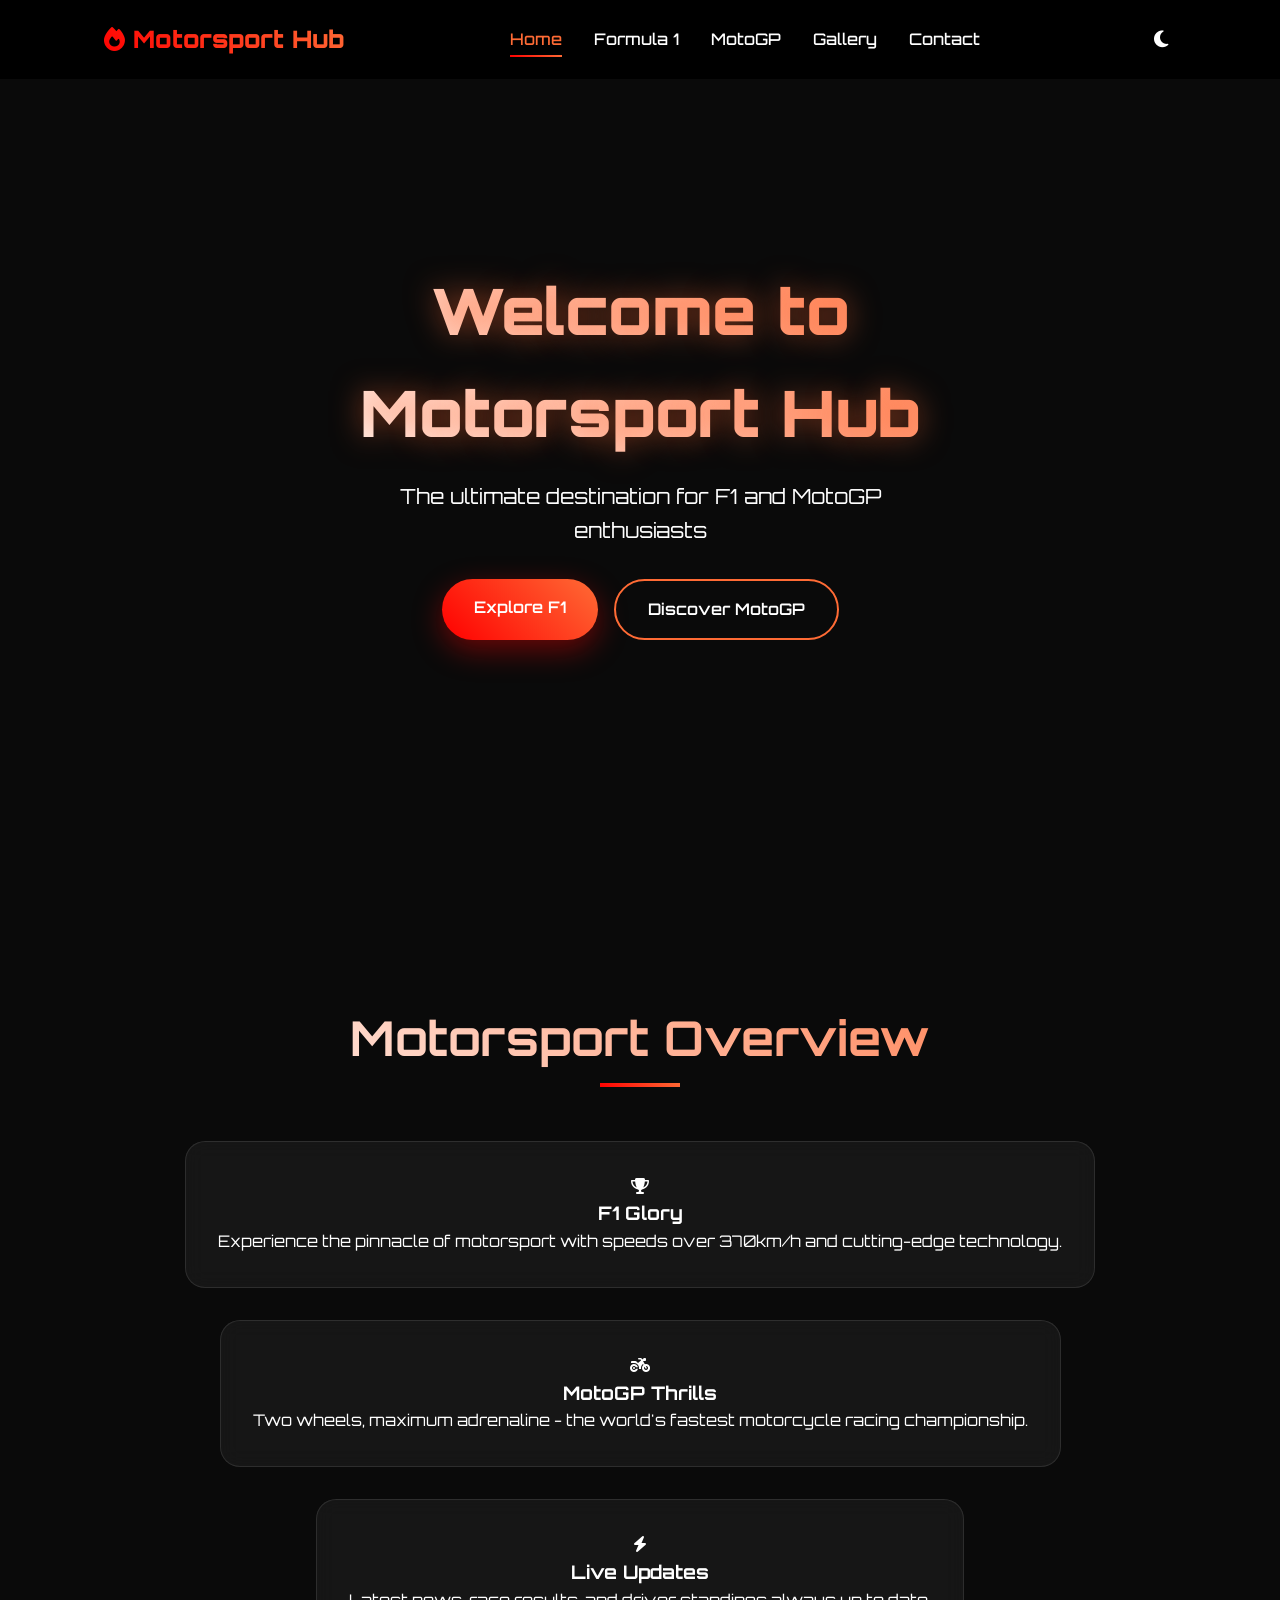
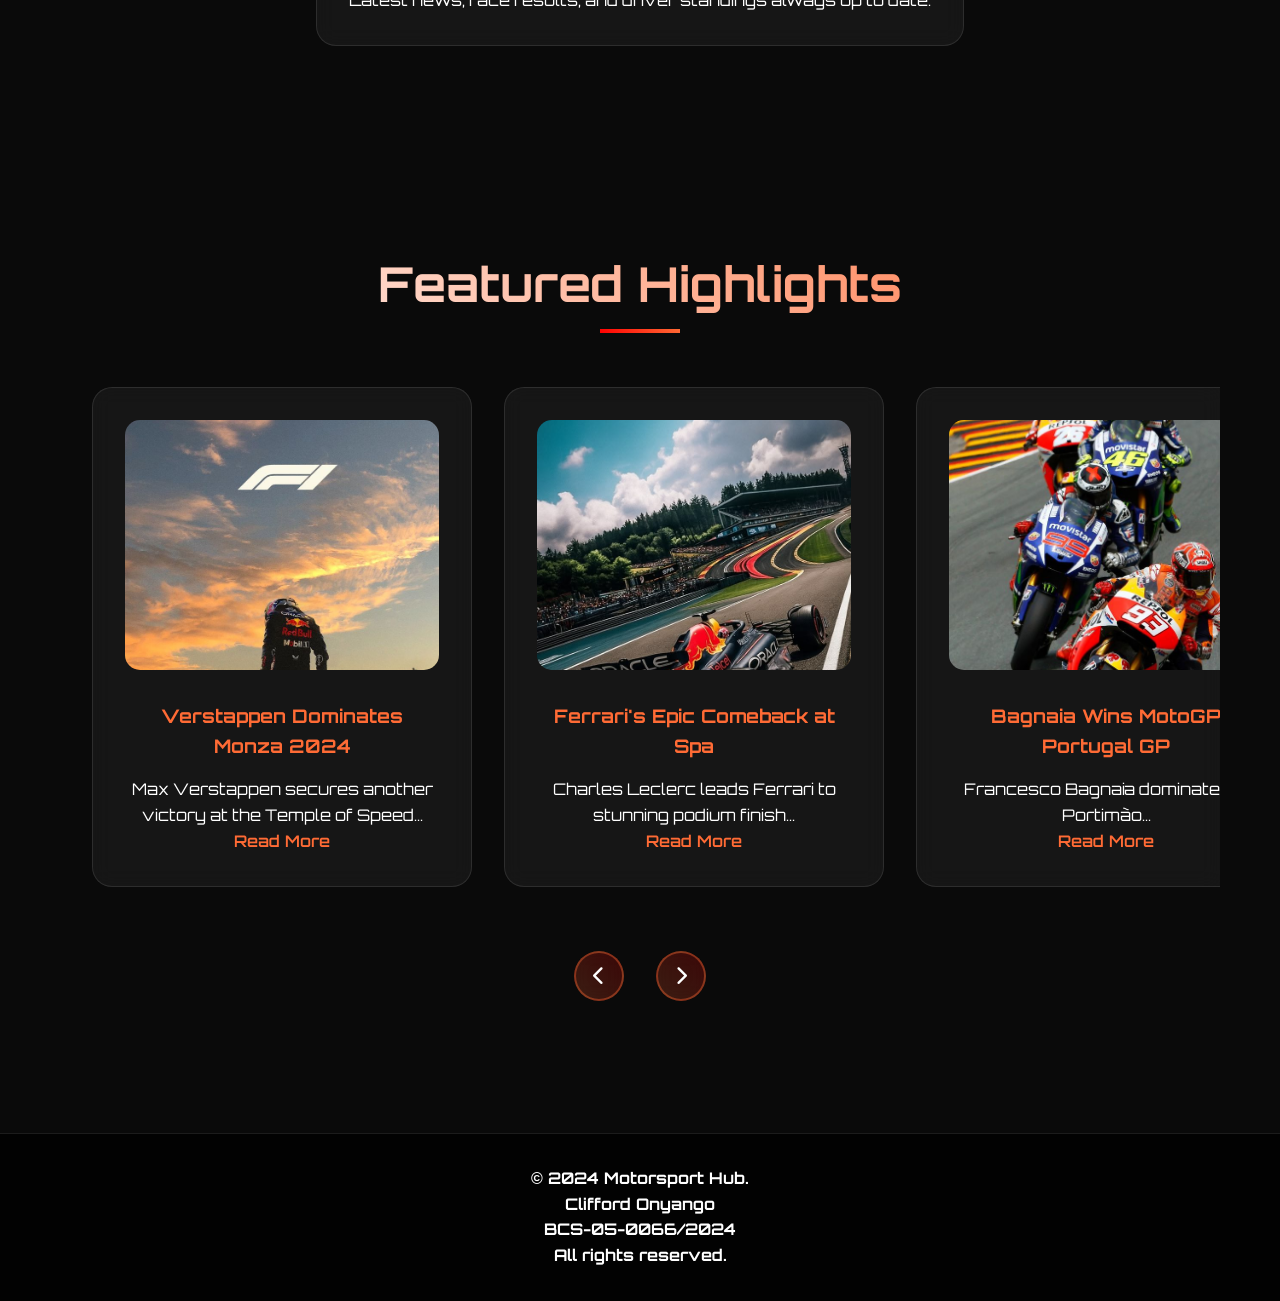
==== commit 4e9836ff: "footer>" ====
--- a/index.html
+++ b/index.html
@@ -143,7 +143,7 @@
 
     <footer class="footer">
         <div class="container">
-            <p>&copy; 2024 Motorsport Hub. <br> Clifford Onyango <br> BCS-05-0066/2024 <br> All rights reserved.</p>
+           <strong> <p>&copy; 2024 Motorsport Hub. <br> Clifford Onyango <br> BCS-05-0066/2024 <br> All rights reserved.</p> </strong>
         </div>
     </footer>
 
